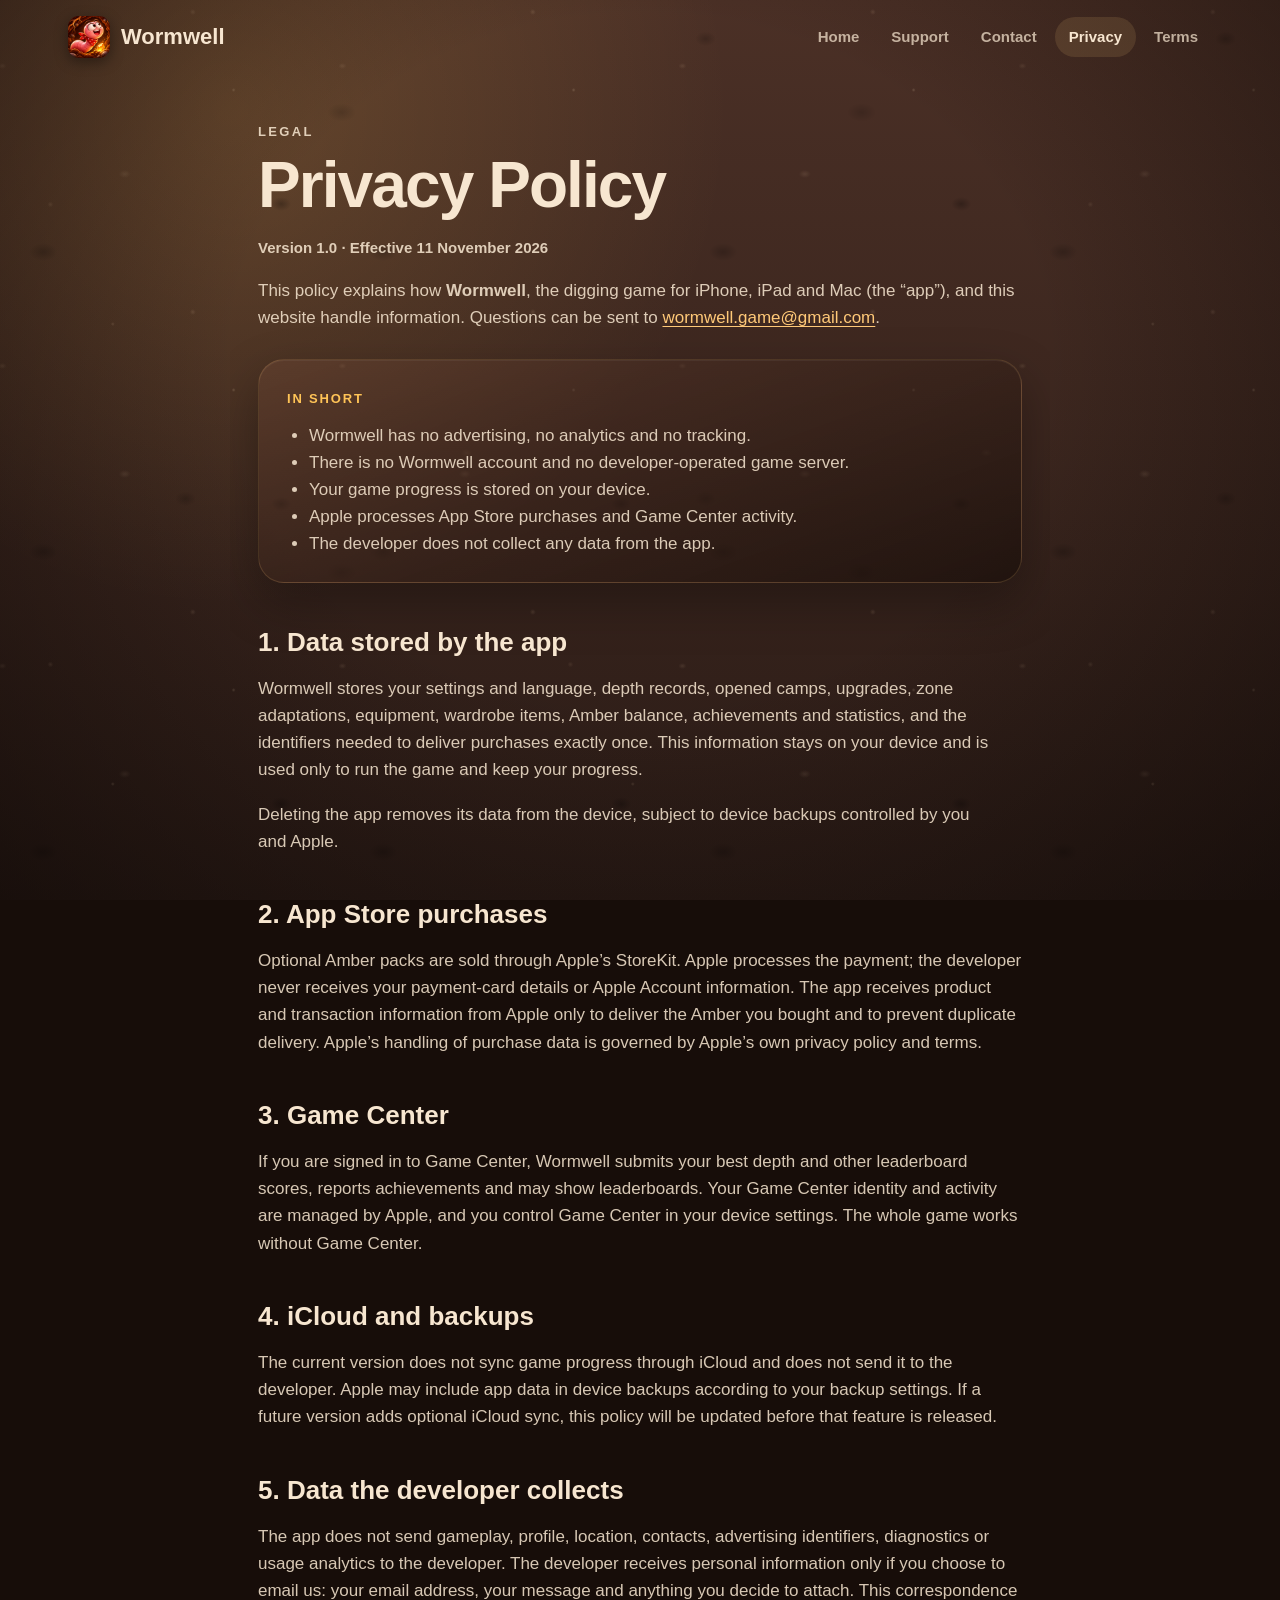
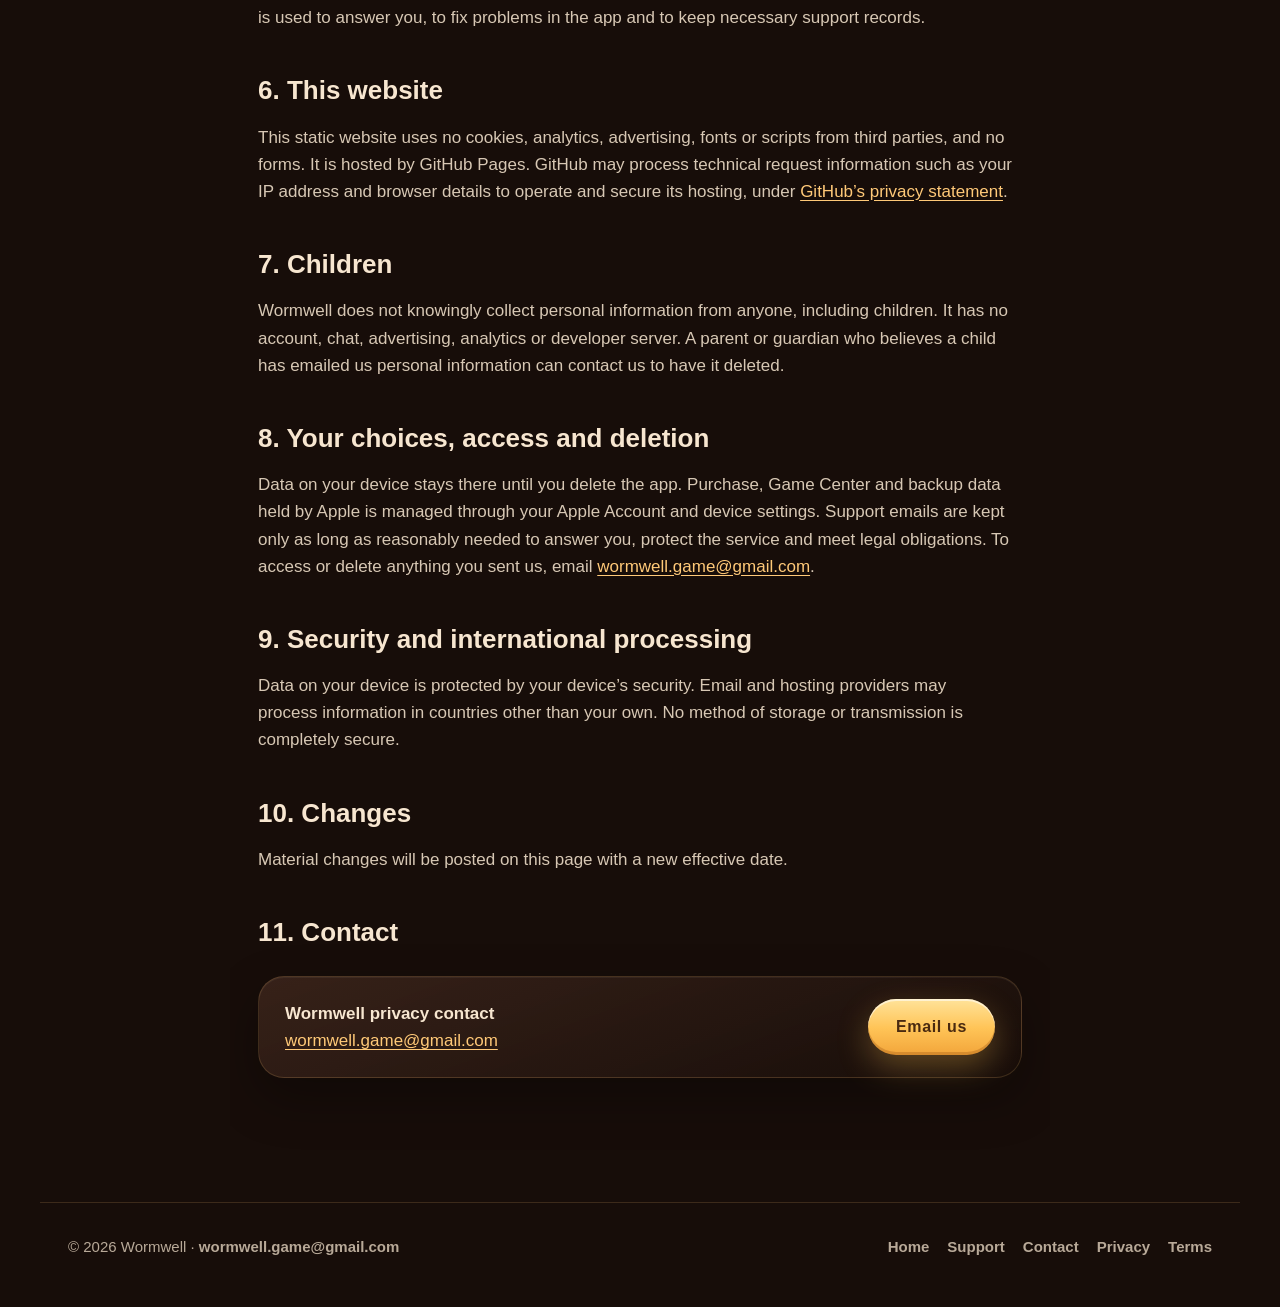
==== privacy.html @ 569e8e00 "Add files via upload" ====
<!doctype html>
<html lang="en">
<head>
<meta charset="utf-8">
<meta name="viewport" content="width=device-width,initial-scale=1,viewport-fit=cover">
<title>Privacy Policy — Wormwell</title>
<meta name="description" content="How Wormwell handles information.">
<link rel="canonical" href="https://wormwell.github.io/privacy.html">
<meta name="theme-color" content="#170d09">
<link rel="icon" href="icon.png">
<link rel="apple-touch-icon" href="icon.png">
<link rel="stylesheet" href="styles.css">
<script src="site.js" defer></script>
</head>
<body>
<a class="skip" href="#main">Skip to content</a>
<div class="ground" aria-hidden="true"><div class="ground-vignette"></div></div>
<header>
  <nav class="nav" aria-label="Primary">
    <a class="brand" href="./"><img src="icon.png" alt="" width="42" height="42"><span>Wormwell</span></a>
    <ul>
      <li><a href="./">Home</a></li>
      <li><a href="support.html">Support</a></li>
      <li><a href="contact.html">Contact</a></li>
      <li><a href="privacy.html" aria-current="page">Privacy</a></li>
      <li><a href="terms.html">Terms</a></li>
    </ul>
  </nav>
</header>
<main class="page" id="main">
  <p class="eyebrow">Legal</p>
  <h1>Privacy Policy</h1>
  <p class="effective">Version 1.0 · Effective 11 November 2026</p>
  <p>This policy explains how <strong>Wormwell</strong>, the digging game for iPhone, iPad and Mac (the “app”), and this website handle information. Questions can be sent to <a href="mailto:wormwell.game@gmail.com">wormwell.game@gmail.com</a>.</p>
  <div class="summary glass"><strong>In short</strong><ul>
    <li>Wormwell has no advertising, no analytics and no tracking.</li>
    <li>There is no Wormwell account and no developer-operated game server.</li>
    <li>Your game progress is stored on your device.</li>
    <li>Apple processes App Store purchases and Game Center activity.</li>
    <li>The developer does not collect any data from the app.</li>
  </ul></div>

  <h2>1. Data stored by the app</h2>
  <p>Wormwell stores your settings and language, depth records, opened camps, upgrades, zone adaptations, equipment, wardrobe items, Amber balance, achievements and statistics, and the identifiers needed to deliver purchases exactly once. This information stays on your device and is used only to run the game and keep your progress.</p>
  <p>Deleting the app removes its data from the device, subject to device backups controlled by you and Apple.</p>

  <h2>2. App Store purchases</h2>
  <p>Optional Amber packs are sold through Apple’s StoreKit. Apple processes the payment; the developer never receives your payment-card details or Apple Account information. The app receives product and transaction information from Apple only to deliver the Amber you bought and to prevent duplicate delivery. Apple’s handling of purchase data is governed by Apple’s own privacy policy and terms.</p>

  <h2>3. Game Center</h2>
  <p>If you are signed in to Game Center, Wormwell submits your best depth and other leaderboard scores, reports achievements and may show leaderboards. Your Game Center identity and activity are managed by Apple, and you control Game Center in your device settings. The whole game works without Game Center.</p>

  <h2>4. iCloud and backups</h2>
  <p>The current version does not sync game progress through iCloud and does not send it to the developer. Apple may include app data in device backups according to your backup settings. If a future version adds optional iCloud sync, this policy will be updated before that feature is released.</p>

  <h2>5. Data the developer collects</h2>
  <p>The app does not send gameplay, profile, location, contacts, advertising identifiers, diagnostics or usage analytics to the developer. The developer receives personal information only if you choose to email us: your email address, your message and anything you decide to attach. This correspondence is used to answer you, to fix problems in the app and to keep necessary support records.</p>

  <h2>6. This website</h2>
  <p>This static website uses no cookies, analytics, advertising, fonts or scripts from third parties, and no forms. It is hosted by GitHub Pages. GitHub may process technical request information such as your IP address and browser details to operate and secure its hosting, under <a href="https://docs.github.com/site-policy/privacy-policies/github-general-privacy-statement">GitHub’s privacy statement</a>.</p>

  <h2>7. Children</h2>
  <p>Wormwell does not knowingly collect personal information from anyone, including children. It has no account, chat, advertising, analytics or developer server. A parent or guardian who believes a child has emailed us personal information can contact us to have it deleted.</p>

  <h2 id="privacy-choices">8. Your choices, access and deletion</h2>
  <p>Data on your device stays there until you delete the app. Purchase, Game Center and backup data held by Apple is managed through your Apple Account and device settings. Support emails are kept only as long as reasonably needed to answer you, protect the service and meet legal obligations. To access or delete anything you sent us, email <a href="mailto:wormwell.game@gmail.com">wormwell.game@gmail.com</a>.</p>

  <h2>9. Security and international processing</h2>
  <p>Data on your device is protected by your device’s security. Email and hosting providers may process information in countries other than your own. No method of storage or transmission is completely secure.</p>

  <h2>10. Changes</h2>
  <p>Material changes will be posted on this page with a new effective date.</p>

  <h2>11. Contact</h2>
  <div class="contact-box glass"><span><strong>Wormwell privacy contact</strong><br><a href="mailto:wormwell.game@gmail.com">wormwell.game@gmail.com</a></span><a class="button" href="mailto:wormwell.game@gmail.com?subject=Wormwell%20privacy">Email us</a></div>
</main>
<footer>
  <span>© <span data-year>2026</span> Wormwell · <a href="mailto:wormwell.game@gmail.com">wormwell.game@gmail.com</a></span>
  <nav aria-label="Footer"><a href="./">Home</a><a href="support.html">Support</a><a href="contact.html">Contact</a><a href="privacy.html">Privacy</a><a href="terms.html">Terms</a></nav>
</footer>
</body>
</html>
---- styles.css ----
/* Wormwell website. Colors follow Wormwell/Graphics/DesignTokens.swift and docs/ART-DIRECTION.md:
   warm light in dark, soft earth; gold means action and reward; round, glossy, friendly. */
:root {
  --cream: #f7e6d0;
  --cream-dim: rgba(247, 230, 208, .72);
  --sand: #ffc978;
  --gold-light: #ffe39a;
  --gold: #ffc457;
  --gold-deep: #f2a53a;
  --gold-ink: #4a2a10;
  --glow: #ffd86b;
  --loam: #7b4e3b;
  --soil: #4b3026;
  --cavern: #2a1b16;
  --night: #170d09;
  --worm: #d98a94;
  --energy: #7ed957;
  --energy-deep: #4fb23a;
  --moss: #8faf6a;
  --warning: #f28c6b;
  --crystal-blue: #3dc7ff;
  --crystal-violet: #b789ff;
  --line: rgba(255, 201, 120, .16);
  --glass: rgba(42, 27, 22, .72);
  --max: 1200px;
  --radius: 26px;

  /* The page ground follows the scroll from the turf down to the Heart of the World (site.js). */
  --depth-a: #4b3026;
  --depth-b: #2a1b16;
  --depth-glow: rgba(255, 196, 87, .16);
  color-scheme: dark;
}

* { box-sizing: border-box; }
html { scroll-behavior: smooth; -webkit-text-size-adjust: 100%; scroll-padding-top: 84px; }
body {
  margin: 0;
  background: var(--night);
  color: var(--cream);
  font: 17px/1.6 ui-rounded, "SF Pro Rounded", -apple-system, BlinkMacSystemFont, "Segoe UI", Roboto, sans-serif;
  -webkit-font-smoothing: antialiased;
}
a { color: var(--sand); text-underline-offset: 3px; }
a:hover { color: var(--gold-light); }
img { max-width: 100%; height: auto; display: block; }
h1, h2, h3 { text-wrap: balance; font-weight: 900; }
p { text-wrap: pretty; }
.ic { width: 22px; height: 22px; fill: currentColor; flex: none; }
.muted { color: var(--cream-dim); }

.skip {
  position: absolute; left: 16px; top: -80px; z-index: 50;
  padding: 10px 14px; background: var(--cream); color: var(--night); border-radius: 12px;
}
.skip:focus { top: 12px; }
:focus-visible { outline: 3px solid var(--gold); outline-offset: 3px; border-radius: 8px; }

/* ---------- Living ground behind every page ---------- */
.ground {
  position: fixed; inset: 0; z-index: -1; pointer-events: none; overflow: hidden;
  background:
    radial-gradient(circle at 18% 12%, var(--depth-glow), transparent 38%),
    linear-gradient(180deg, var(--depth-a), var(--depth-b));
  transition: background-color .3s linear;
}
/* Speckled soil: pebbles, grit and the odd fossil curl, drawn with gradients so nothing is downloaded. */
.ground::before, .ground::after {
  content: ""; position: absolute; inset: -20%;
  background-image:
    radial-gradient(6px 4px at 12% 18%, rgba(255, 220, 180, .1), transparent),
    radial-gradient(3px 3px at 32% 64%, rgba(255, 220, 180, .12), transparent),
    radial-gradient(10px 7px at 58% 28%, rgba(0, 0, 0, .25), transparent),
    radial-gradient(4px 3px at 76% 82%, rgba(255, 220, 180, .1), transparent),
    radial-gradient(14px 9px at 88% 44%, rgba(0, 0, 0, .2), transparent),
    radial-gradient(2px 2px at 44% 90%, rgba(255, 230, 190, .18), transparent);
  background-size: 340px 300px;
  transform: translateY(var(--ground-shift, 0px));
}
.ground::after { background-size: 520px 460px; background-position: 140px 90px; opacity: .7; }
.ground-vignette { position: absolute; inset: 0; background: radial-gradient(ellipse at 50% 40%, transparent 45%, rgba(10, 5, 3, .55)); }

/* ---------- Scroll burrow (home page) ---------- */
/* A viewport-sized canvas above the ground and below the content; site.js draws the tunnel and the worm. */
.burrow-layer { position: fixed; inset: 0; width: 100%; height: 100%; z-index: -1; pointer-events: none; }
.gauge {
  position: fixed; right: 18px; top: 86px; z-index: 20;
  display: flex; gap: 8px; pointer-events: none; opacity: 0; transform: translateY(-10px); transition: opacity .4s, transform .4s;
}
.gauge.is-on { opacity: 1; transform: none; }
.gauge .chip { padding: 7px 14px 7px 10px; backdrop-filter: blur(10px); -webkit-backdrop-filter: blur(10px); }
.gauge .chip b { font-size: 17px; display: inline-block; }
.gauge .chip b.is-bump { animation: bump .35s ease; }

/* ---------- Navigation ---------- */
.nav {
  max-width: var(--max); margin: auto; padding: 16px 28px;
  display: flex; align-items: center; gap: 28px; position: relative; z-index: 5;
}
.brand { display: flex; align-items: center; gap: 11px; color: var(--cream); font-size: 22px; font-weight: 900; text-decoration: none; }
.brand img { width: 42px; height: 42px; border-radius: 11px; box-shadow: 0 4px 14px rgba(0, 0, 0, .4); }
.nav ul { display: flex; gap: 4px; list-style: none; margin: 0 0 0 auto; padding: 0; flex-wrap: wrap; }
.nav a:not(.brand) {
  display: block; padding: 8px 14px; border-radius: 999px;
  color: var(--cream-dim); text-decoration: none; font-weight: 750; font-size: 15px;
  transition: color .2s, background .2s;
}
.nav a:not(.brand):hover, .nav a[aria-current=page] { color: var(--cream); background: rgba(255, 201, 120, .12); }
.site-nav { position: fixed; top: 0; left: 0; right: 0; z-index: 30; transition: background .35s, box-shadow .35s; }
.site-nav.is-scrolled {
  background: rgba(23, 13, 9, .78);
  backdrop-filter: saturate(1.2) blur(14px); -webkit-backdrop-filter: saturate(1.2) blur(14px);
  box-shadow: 0 1px 0 var(--line), 0 10px 30px rgba(0, 0, 0, .25);
}

/* ---------- Buttons (the in-game gold capsule) ---------- */
.button {
  display: inline-flex; align-items: center; justify-content: center; gap: 10px; min-height: 56px; padding: 0 28px;
  border-radius: 999px; border: 0; cursor: default;
  background: linear-gradient(180deg, var(--gold-light), var(--gold) 52%, var(--gold-deep));
  color: var(--gold-ink); font-weight: 900; font-size: 16px; letter-spacing: .04em; text-decoration: none;
  box-shadow: inset 0 2px 0 rgba(255, 255, 255, .55), inset 0 -3px 0 rgba(160, 90, 20, .35), 0 12px 32px rgba(255, 196, 87, .3);
  transition: transform .2s, filter .2s;
}
a.button { cursor: pointer; }
a.button:hover { color: var(--gold-ink); filter: brightness(1.06); transform: translateY(-2px); }
.button.store { line-height: 1.1; text-align: left; padding-left: 20px; letter-spacing: 0; }
.button.store .ic { width: 26px; height: 26px; }
.button.store small { display: block; font-size: 11px; font-weight: 700; opacity: .75; }
.button.ghost {
  background: var(--glass); color: var(--cream); border: 1px solid var(--line);
  box-shadow: inset 0 1px 0 rgba(255, 255, 255, .06);
}
.button.ghost:hover { color: var(--cream); background: rgba(75, 48, 38, .85); }
.actions { display: flex; align-items: center; gap: 14px; flex-wrap: wrap; }
.actions.center { justify-content: center; }

/* ---------- Glass and chips ---------- */
.glass, .card {
  background: linear-gradient(160deg, rgba(123, 78, 59, .32), rgba(23, 13, 9, .66));
  border: 1px solid var(--line); border-radius: var(--radius);
  box-shadow: 0 20px 50px rgba(0, 0, 0, .3), inset 0 1px 0 rgba(255, 255, 255, .05);
}
.chip {
  display: inline-flex; align-items: center; gap: 10px; padding: 9px 18px 9px 12px; border-radius: 999px;
  background: rgba(23, 13, 9, .78); border: 1px solid var(--line); color: var(--cream);
  font-weight: 800; box-shadow: 0 10px 28px rgba(0, 0, 0, .35); line-height: 1.15;
}
.chip b { font-size: 20px; font-variant-numeric: tabular-nums; }
.chip small { display: block; color: var(--cream-dim); font-size: 12px; font-weight: 700; }
.gem { width: 22px; height: 22px; flex: none; }
.gem path:first-child { fill: var(--gold); }
.gem path + path { fill: var(--gold-light); }
.bolt-ic { color: var(--energy); }
.mini-bar { width: 110px; height: 10px; border-radius: 5px; background: rgba(255, 255, 255, .14); overflow: hidden; }
.mini-bar i { display: block; height: 100%; width: 72%; border-radius: inherit; background: linear-gradient(180deg, #a6ef7f, var(--energy-deep)); animation: drain 9s ease-in-out infinite; }

/* ---------- Hero ---------- */
.hero { position: relative; min-height: max(680px, 100svh); display: flex; align-items: center; overflow: hidden; isolation: isolate; }
/* A strip of dusk meadow at the very top, so the page starts at the surface and digs down. */
.hero::before {
  content: ""; position: absolute; inset: 0 0 auto; height: 46%; z-index: -1;
  background: linear-gradient(180deg, #3a4a2e 0%, rgba(58, 74, 46, .55) 40%, transparent 100%);
}
.hero-inner {
  max-width: var(--max); width: 100%; margin: auto; padding: 120px 28px 110px;
  display: grid; grid-template-columns: 1.05fr .95fr; gap: 48px; align-items: center;
}
.kicker, .eyebrow { color: var(--gold); font-size: 13px; font-weight: 900; letter-spacing: .18em; text-transform: uppercase; margin: 0; }
.hero h1 {
  font-size: clamp(54px, 7.6vw, 108px); line-height: .92; letter-spacing: -.035em; margin: 18px 0 22px;
  background: linear-gradient(180deg, var(--cream) 30%, var(--sand)); -webkit-background-clip: text; background-clip: text; color: transparent;
  filter: drop-shadow(0 6px 24px rgba(0, 0, 0, .45));
}
.hero h1 em { font-style: normal; background: linear-gradient(100deg, var(--gold-light), var(--gold) 45%, var(--gold-deep)); -webkit-background-clip: text; background-clip: text; }
.lead { font-size: clamp(18px, 2vw, 22px); line-height: 1.45; color: rgba(247, 230, 208, .88); max-width: 560px; margin: 0 0 32px; }
.hero-facts { display: flex; flex-wrap: wrap; gap: 8px 22px; list-style: none; padding: 0; margin: 34px 0 0; color: var(--cream-dim); font-size: 15px; font-weight: 700; }
.hero-facts li { display: flex; align-items: center; gap: 6px; }
.hero-facts li + li::before { content: ""; width: 5px; height: 5px; border-radius: 50%; background: var(--gold); margin-right: 16px; }
.hero-facts b { color: var(--cream); font-size: 18px; font-variant-numeric: tabular-nums; }

.hero-art { position: relative; }
.burrow {
  position: relative; border-radius: 44% 44% 36px 36px / 34% 34% 36px 36px; overflow: hidden; aspect-ratio: 1;
  box-shadow: 0 0 0 10px rgba(23, 13, 9, .6), 0 0 0 11px var(--line), 0 40px 90px rgba(0, 0, 0, .55), 0 0 120px rgba(255, 196, 87, .18);
}
.burrow img { width: 100%; height: 100%; object-fit: cover; animation: breathe 9s ease-in-out infinite alternate; }
.hero-art .chip { position: absolute; animation: float 7s ease-in-out infinite; }
.hero-art .c1 { left: -26px; top: 12%; }
.hero-art .c2 { right: -18px; top: 46%; animation-delay: -2.5s; }
.hero-art .c3 { left: 6%; bottom: -22px; animation-delay: -4.5s; }
.motes { position: absolute; inset: 0; pointer-events: none; }
.motes i { position: absolute; width: 5px; height: 5px; border-radius: 50%; background: var(--glow); box-shadow: 0 0 10px var(--glow); opacity: 0; animation: mote 7s ease-in-out infinite; }
.motes i:nth-child(1) { left: 70%; top: 70%; }
.motes i:nth-child(2) { left: 80%; top: 60%; animation-delay: -2s; }
.motes i:nth-child(3) { left: 62%; top: 80%; animation-delay: -4s; }
.motes i:nth-child(4) { left: 86%; top: 76%; animation-delay: -5.5s; }

/* ---------- Sections ---------- */
main { overflow: clip; }
.section { max-width: var(--max); margin: auto; padding: 110px 28px; position: relative; }
.section.narrow-top { padding-bottom: 40px; }
.section h2, .page h1 { font-size: clamp(38px, 5vw, 64px); line-height: 1.02; letter-spacing: -.03em; margin: 12px 0 18px; }
.section-lead { color: var(--cream-dim); font-size: 19px; max-width: 660px; margin: 0 0 40px; }
.split { display: grid; grid-template-columns: .85fr 1.15fr; gap: 56px; align-items: center; margin-bottom: 64px; }
.try-hint { display: inline-flex; align-items: center; gap: 12px; color: var(--cream); font-weight: 750; margin: 0; padding: 12px 18px; border-radius: 999px; background: rgba(255, 196, 87, .12); border: 1px solid rgba(255, 196, 87, .32); }
.pulse-dot { width: 10px; height: 10px; border-radius: 50%; background: var(--gold); box-shadow: 0 0 0 0 rgba(255, 196, 87, .7); animation: pulse 1.8s infinite; flex: none; }
.keys { color: var(--cream-dim); font-size: 15px; margin: 18px 0 0; }
kbd { display: inline-block; min-width: 24px; padding: 1px 7px; border-radius: 7px; border: 1px solid var(--line); border-bottom-width: 3px; background: rgba(23, 13, 9, .7); font: 700 13px/1.5 ui-rounded, -apple-system, sans-serif; text-align: center; color: var(--cream); }

/* Interactive dig demo */
.demo { position: relative; padding: 14px; border-radius: 34px; }
.demo canvas {
  display: block; width: 100%; aspect-ratio: 4 / 5; max-height: 640px; border-radius: 24px; background: var(--soil);
  touch-action: none; cursor: grab; user-select: none; -webkit-user-select: none; -webkit-touch-callout: none;
}
.demo canvas:active { cursor: grabbing; }
.demo-hud { position: absolute; left: 28px; right: 28px; top: 28px; display: flex; justify-content: space-between; align-items: flex-start; gap: 10px; pointer-events: none; }
.demo-hud .chip { padding: 7px 14px 7px 10px; }
.demo-hud .chip b { font-size: 17px; }
.demo-depth { text-align: center; line-height: 1; text-shadow: 0 2px 12px rgba(0, 0, 0, .6); }
.demo-depth b { font-size: 36px; font-variant-numeric: tabular-nums; }
.demo-depth span { font-size: 18px; font-weight: 800; margin-left: 2px; }
.demo-energy { display: block; width: 120px; height: 9px; margin: 8px auto 0; border-radius: 5px; background: rgba(255, 255, 255, .16); overflow: hidden; }
.demo-energy i { display: block; height: 100%; width: 100%; border-radius: inherit; background: linear-gradient(180deg, #a6ef7f, var(--energy-deep)); transform-origin: left; transform: scaleX(var(--v, 1)); transition: background .3s; }
.demo-energy i.is-low { background: var(--warning); }
.demo-status {
  position: absolute; left: 50%; bottom: 30px; transform: translateX(-50%); margin: 0; white-space: nowrap;
  padding: 8px 16px; border-radius: 999px; background: rgba(23, 13, 9, .78); border: 1px solid var(--line);
  font-weight: 800; font-size: 15px; pointer-events: none; transition: opacity .4s;
}
.demo-status.is-hidden { opacity: 0; }

.features { display: grid; grid-template-columns: repeat(3, 1fr); gap: 18px; }
.card { padding: 28px; transition: transform .3s, border-color .3s; }
.card:hover { transform: translateY(-4px); border-color: rgba(255, 196, 87, .4); }
.card .number { display: block; color: var(--gold); font-size: 12px; font-weight: 900; letter-spacing: .16em; text-transform: uppercase; margin-top: 18px; }
.card h3 { font-size: 23px; margin: 6px 0 8px; line-height: 1.2; }
.card p { color: var(--cream-dim); margin: 0; }
.badge-ic { display: grid; place-items: center; width: 54px; height: 54px; border-radius: 18px; background: linear-gradient(180deg, var(--gold-light), var(--gold-deep)); color: var(--gold-ink); box-shadow: inset 0 2px 0 rgba(255, 255, 255, .5); }
.badge-ic svg { width: 28px; height: 28px; fill: currentColor; }
.badge-ic.green { background: linear-gradient(180deg, #b4f08f, var(--energy-deep)); color: #183a10; }
.badge-ic.pink { background: linear-gradient(180deg, #f5c0c6, var(--worm)); color: #5a1e27; }
.badge-ic.violet { background: linear-gradient(180deg, #d9c2ff, var(--crystal-violet)); color: #2b1550; }
.badge-ic.blue { background: linear-gradient(180deg, #a8e8ff, var(--crystal-blue)); color: #0b3346; }

/* ---------- Gallery ---------- */
.gallery { max-width: var(--max); margin: auto; padding: 0 28px 110px; display: grid; grid-template-columns: 1fr auto; gap: 56px; align-items: center; }
.gallery-tabs { display: grid; gap: 8px; }
.gallery-tabs button {
  display: grid; grid-template-columns: 44px 1fr; grid-template-rows: auto auto; column-gap: 14px; text-align: left; position: relative; overflow: hidden;
  padding: 14px 18px; border-radius: 20px; border: 1px solid transparent; background: transparent; color: var(--cream); font: inherit; cursor: pointer;
  transition: background .25s, border-color .25s;
}
.gallery-tabs button:hover { background: rgba(255, 201, 120, .07); }
.gallery-tabs button[aria-selected=true] { background: var(--glass); border-color: var(--line); }
.t-n { grid-row: span 2; align-self: center; color: var(--gold); font-weight: 900; font-size: 15px; letter-spacing: .08em; }
.gallery-tabs b { font-size: 19px; line-height: 1.25; }
.gallery-tabs small { color: var(--cream-dim); font-size: 15px; }
.t-progress { position: absolute; left: 18px; right: 18px; bottom: 6px; height: 3px; border-radius: 2px; background: var(--gold); transform-origin: left; transform: scaleX(0); opacity: 0; }
.gallery-tabs button[aria-selected=true] .t-progress { opacity: 1; animation: tabprogress var(--slide, 6s) linear forwards; }
.gallery.is-paused .t-progress { animation-play-state: paused; }

.phone {
  position: relative; width: min(340px, 78vw); aspect-ratio: 1206 / 2622; padding: 11px; border-radius: 54px;
  background: linear-gradient(150deg, #5a3a2c, #1c110c 40%, #3b261d);
  box-shadow: 0 0 0 1px rgba(255, 201, 120, .25), 0 50px 100px rgba(0, 0, 0, .6), 0 0 120px rgba(255, 196, 87, .12);
}
.phone .screen { position: relative; width: 100%; height: 100%; border-radius: 44px; overflow: hidden; background: var(--night); }
.phone figure { position: absolute; inset: 0; margin: 0; opacity: 0; transform: scale(1.03); transition: opacity .6s ease, transform .9s ease; }
.phone figure.is-active { opacity: 1; transform: none; }
.phone img { width: 100%; height: 100%; object-fit: cover; }

/* ---------- Depth strata ---------- */
.strata { list-style: none; margin: 0; padding: 0; border-radius: 30px; overflow: hidden; border: 1px solid var(--line); box-shadow: 0 30px 80px rgba(0, 0, 0, .4); }
.stratum {
  display: grid; grid-template-columns: 170px 1fr auto; gap: 24px; align-items: center; padding: 20px 28px; position: relative;
  background: linear-gradient(90deg, var(--z), color-mix(in srgb, var(--z) 55%, #120905));
  border-top: 1px solid rgba(255, 255, 255, .06);
}
.stratum:first-child { border-top: 0; }
.stratum::after { content: ""; position: absolute; inset: 0; pointer-events: none; background: radial-gradient(circle at 92% 50%, var(--zl, transparent), transparent 40%); opacity: .55; }
.stratum .z-depth { font-weight: 900; font-variant-numeric: tabular-nums; color: var(--gold-light); font-size: 15px; }
.stratum h3 { margin: 0; font-size: 21px; line-height: 1.2; }
.stratum p { margin: 2px 0 0; color: var(--cream-dim); font-size: 15px; }
.stratum .z-tag { font-size: 12px; font-weight: 900; letter-spacing: .12em; text-transform: uppercase; color: var(--cream-dim); padding: 5px 10px; border-radius: 999px; border: 1px solid rgba(255, 255, 255, .14); }
.z1 { --z: #6b4630; --zl: rgba(143, 175, 106, .35); }
.z2 { --z: #8a4f33; --zl: rgba(255, 180, 110, .25); }
.z3 { --z: #2c5158; --zl: rgba(110, 210, 220, .3); }
.z4 { --z: #3a2d63; --zl: rgba(183, 137, 255, .45); }
.z5 { --z: #4a2c1f; --zl: rgba(255, 140, 60, .4); }
.z6 { --z: #34363c; --zl: rgba(200, 210, 220, .18); }
.z7 { --z: #561d12; --zl: rgba(255, 110, 40, .5); }
.z8 { --z: #212c66; --zl: rgba(61, 199, 255, .5); }
.z9 { --z: #4c2637; --zl: rgba(255, 150, 190, .3); }
.z10 { --z: #7d6c52; --zl: rgba(255, 240, 210, .3); }
.z11 { --z: #5f321d; --zl: rgba(255, 196, 87, .35); }
.z12 { --z: #1b4a4b; --zl: rgba(80, 230, 210, .35); }
.z13 { --z: #261532; --zl: rgba(183, 137, 255, .4); }
.z14 { --z: #6e1a1f; --zl: rgba(255, 90, 70, .6); }
.z14 .z-depth::after { content: " ∞"; }

/* ---------- Progression ---------- */
.grow { display: grid; grid-template-columns: repeat(3, 1fr); gap: 18px; }
.grow .card { padding: 26px; }
.grow .card h3 { margin-top: 16px; }

/* ---------- Respect ---------- */
.fair { display: grid; grid-template-columns: 1fr 1fr; gap: 48px; padding: 52px; align-items: center; }
.fair ul { list-style: none; margin: 0; padding: 0; display: grid; gap: 12px; }
.fair li { display: flex; gap: 12px; align-items: center; font-weight: 750; font-size: 17px; }
.fair li::before { content: ""; width: 24px; height: 24px; flex: none; border-radius: 50%; background: var(--energy-deep) url("data:image/svg+xml,%3Csvg xmlns='http://www.w3.org/2000/svg' viewBox='0 0 24 24'%3E%3Cpath d='m6 12 4 4 8-8' fill='none' stroke='%23fff' stroke-width='3' stroke-linecap='round' stroke-linejoin='round'/%3E%3C/svg%3E") center / 16px no-repeat; }

.stats { display: grid; grid-template-columns: repeat(4, 1fr); gap: 18px; list-style: none; padding: 0; margin: 56px 0 0; }
.stats li { text-align: center; padding: 26px 12px; }
.stats b { display: block; font-size: clamp(40px, 5vw, 60px); line-height: 1; font-variant-numeric: tabular-nums; background: linear-gradient(180deg, var(--gold-light), var(--gold-deep)); -webkit-background-clip: text; background-clip: text; color: transparent; }
.stats span { color: var(--cream-dim); font-weight: 750; }

/* ---------- Finale ---------- */
.finale { text-align: center; padding: 120px 28px 140px; position: relative; }
.finale::before { content: ""; position: absolute; left: 50%; top: 40%; width: 640px; height: 640px; margin: -320px 0 0 -320px; border-radius: 50%; background: radial-gradient(circle, rgba(255, 196, 87, .2), transparent 62%); pointer-events: none; }
.finale-inner { position: relative; max-width: 760px; margin: auto; }
.finale-icon { width: 112px; height: 112px; border-radius: 26px; margin: 0 auto 24px; box-shadow: 0 20px 50px rgba(0, 0, 0, .5), 0 0 60px rgba(255, 196, 87, .3); }
.finale h2 { font-size: clamp(38px, 5vw, 64px); line-height: 1.02; letter-spacing: -.03em; margin: 0 0 16px; }
.finale .section-lead { margin: 0 auto 32px; }

/* ---------- Footer ---------- */
footer {
  max-width: var(--max); margin: auto; padding: 32px 28px 48px; display: flex; justify-content: space-between; align-items: center; gap: 18px; flex-wrap: wrap;
  color: var(--cream-dim); font-size: 15px; border-top: 1px solid var(--line);
}
footer nav { display: flex; gap: 18px; flex-wrap: wrap; }
footer a { color: var(--cream-dim); text-decoration: none; font-weight: 700; }
footer a:hover { color: var(--gold-light); }

/* ---------- Text pages (support, contact, privacy, terms, 404) ---------- */
.page { max-width: 820px; margin: auto; padding: 48px 28px 96px; }
.page h1 { margin-top: 10px; }
.page h2 { font-size: 26px; line-height: 1.2; margin: 44px 0 10px; }
.page p, .page li { color: rgba(247, 230, 208, .86); }
.page ul { padding-left: 22px; }
.effective { color: var(--cream-dim); font-weight: 700; font-size: 15px; }
.summary { padding: 24px 28px; margin: 28px 0; }
.summary strong { color: var(--gold); font-size: 13px; letter-spacing: .14em; text-transform: uppercase; }
.summary ul { margin: 10px 0 0; }
.contact-box { display: flex; justify-content: space-between; align-items: center; gap: 18px; flex-wrap: wrap; padding: 22px 26px; margin: 28px 0; }
.faq details { padding: 0; margin: 10px 0; border-radius: 20px; }
.faq summary { cursor: pointer; padding: 18px 24px; font-weight: 800; font-size: 18px; list-style: none; display: flex; justify-content: space-between; gap: 16px; align-items: center; }
.faq summary::-webkit-details-marker { display: none; }
.faq summary::after { content: "+"; color: var(--gold); font-size: 26px; line-height: 1; transition: transform .25s; }
.faq details[open] summary::after { transform: rotate(45deg); }
.faq details p { margin: 0; padding: 0 24px 20px; }
.legal-note { color: var(--cream-dim); font-size: 14px; margin-top: 40px; }
.page-404 { text-align: center; padding-top: 12vh; }
.page-404 img { width: 180px; margin: 0 auto 10px; border-radius: 40px; transform: rotate(-6deg); box-shadow: 0 20px 50px rgba(0, 0, 0, .5); }

/* ---------- Reveal ---------- */
.reveal { opacity: 0; transform: translateY(26px); transition: opacity .8s ease, transform .8s ease; }
.reveal.is-in { opacity: 1; transform: none; }
.no-js .reveal { opacity: 1; transform: none; }

/* ---------- Animations ---------- */
@keyframes float { 0%, 100% { transform: translateY(0); } 50% { transform: translateY(-10px); } }
@keyframes breathe { from { transform: scale(1); } to { transform: scale(1.06) translate(-1%, 1%); } }
@keyframes mote { 0% { opacity: 0; transform: translateY(0); } 25% { opacity: .9; } 100% { opacity: 0; transform: translateY(-90px); } }
@keyframes drain { 0%, 100% { width: 82%; } 50% { width: 38%; } }
@keyframes pulse { 0% { box-shadow: 0 0 0 0 rgba(255, 196, 87, .7); } 70% { box-shadow: 0 0 0 12px rgba(255, 196, 87, 0); } 100% { box-shadow: 0 0 0 0 rgba(255, 196, 87, 0); } }
@keyframes tabprogress { to { transform: scaleX(1); } }
@keyframes bump { 50% { transform: scale(1.25); color: var(--gold-light); } }

/* ---------- Responsive ---------- */
@media (max-width: 980px) {
  .hero-inner, .split, .fair, .gallery { grid-template-columns: 1fr; }
  .hero-art { max-width: 520px; margin: 10px auto 0; width: 100%; }
  .gallery .phone { margin: auto; grid-row: 1; }
  .features, .grow { grid-template-columns: 1fr 1fr; }
  .stats { grid-template-columns: 1fr 1fr; }
}
@media (max-width: 680px) {
  body { font-size: 16px; }
  .nav { padding: 12px 18px; gap: 12px; }
  .nav ul a[href^="#"] { display: none; }
  .nav a:not(.brand) { padding: 7px 10px; font-size: 14px; }
  .section { padding: 80px 20px; }
  .hero-inner { padding: 100px 20px 90px; }
  .hero-art .c1 { left: -6px; }
  .hero-art .c2 { right: -6px; }
  .features, .grow { grid-template-columns: 1fr; }
  .gallery { padding: 0 20px 80px; }
  .gallery-tabs small { display: none; }
  .stratum { grid-template-columns: 1fr; gap: 6px; padding: 18px 22px; }
  .stratum .z-tag { justify-self: start; }
  .fair { padding: 30px 24px; }
  .page { padding: 32px 20px 72px; }
  .gauge { top: auto; bottom: 14px; right: 14px; }
}
@media (prefers-reduced-motion: reduce) {
  html { scroll-behavior: auto; }
  *, *::before, *::after { animation: none !important; transition: none !important; }
  .reveal { opacity: 1; transform: none; }
}
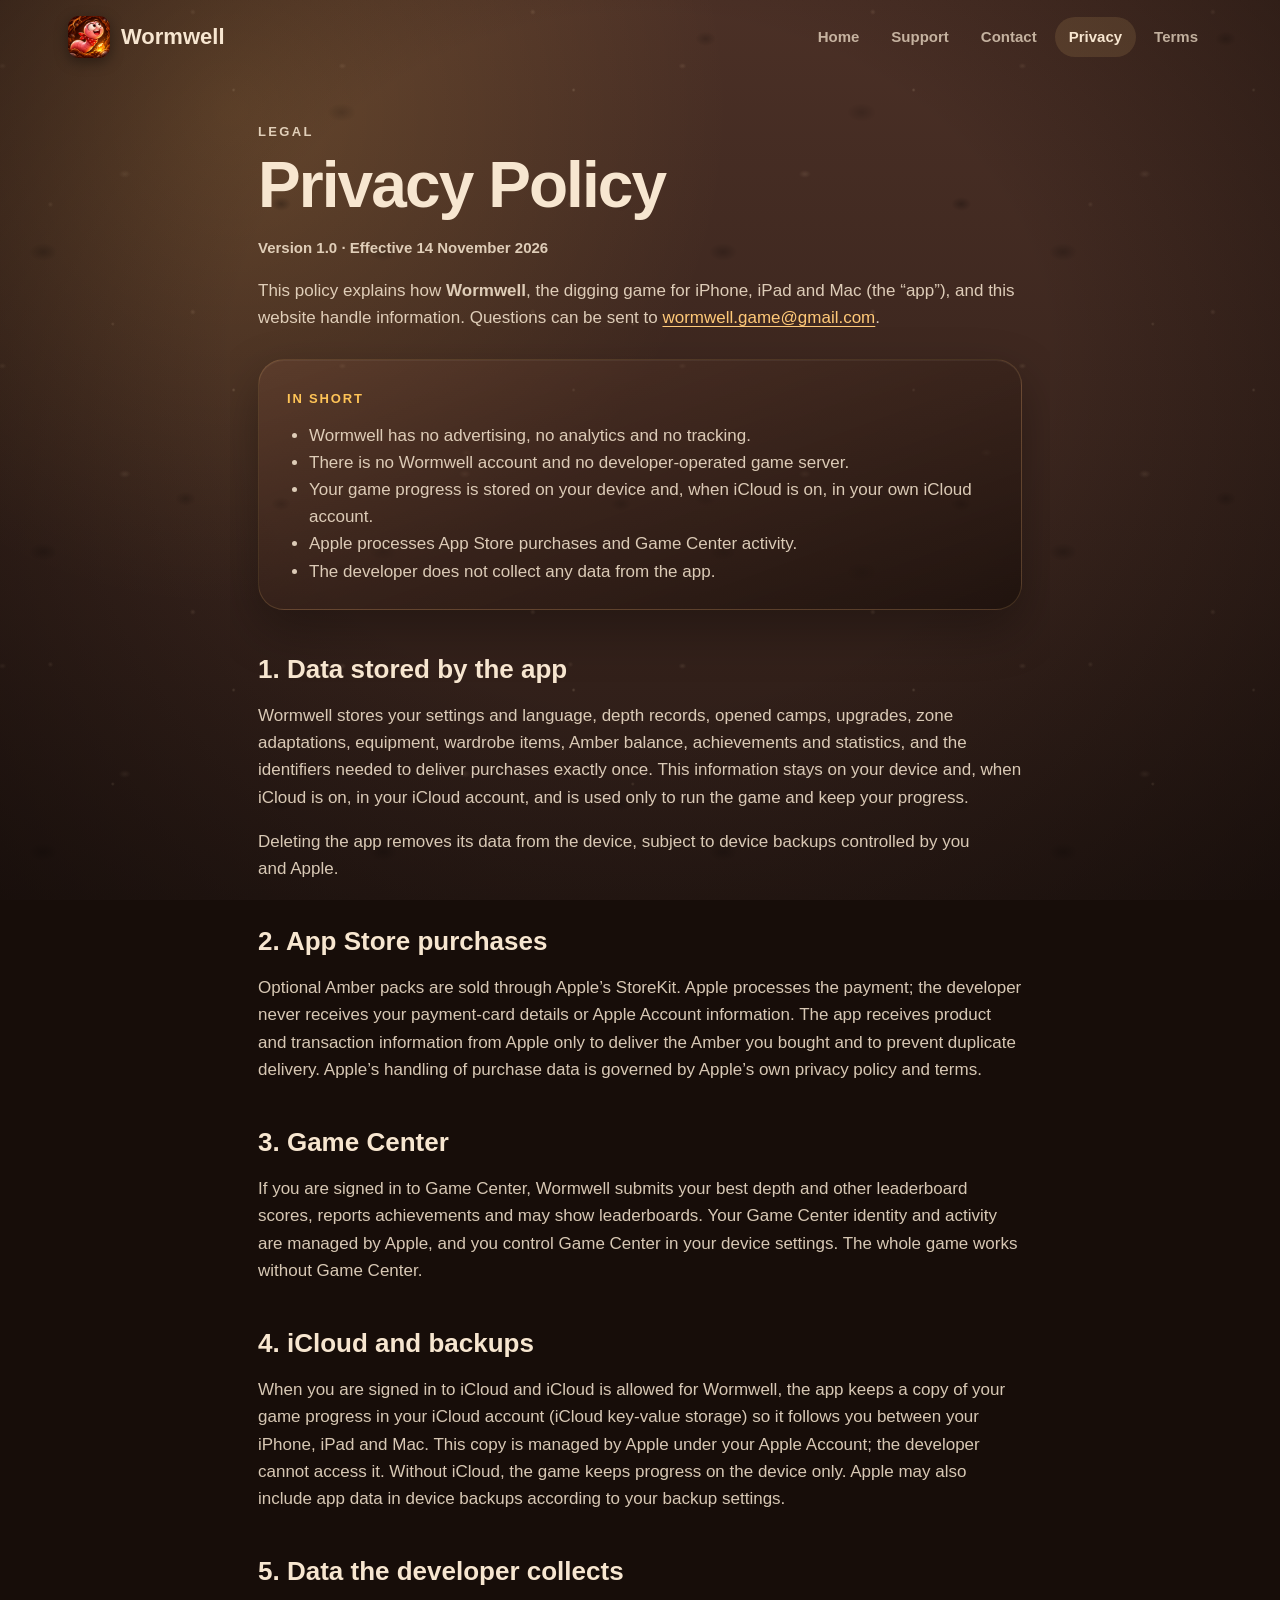
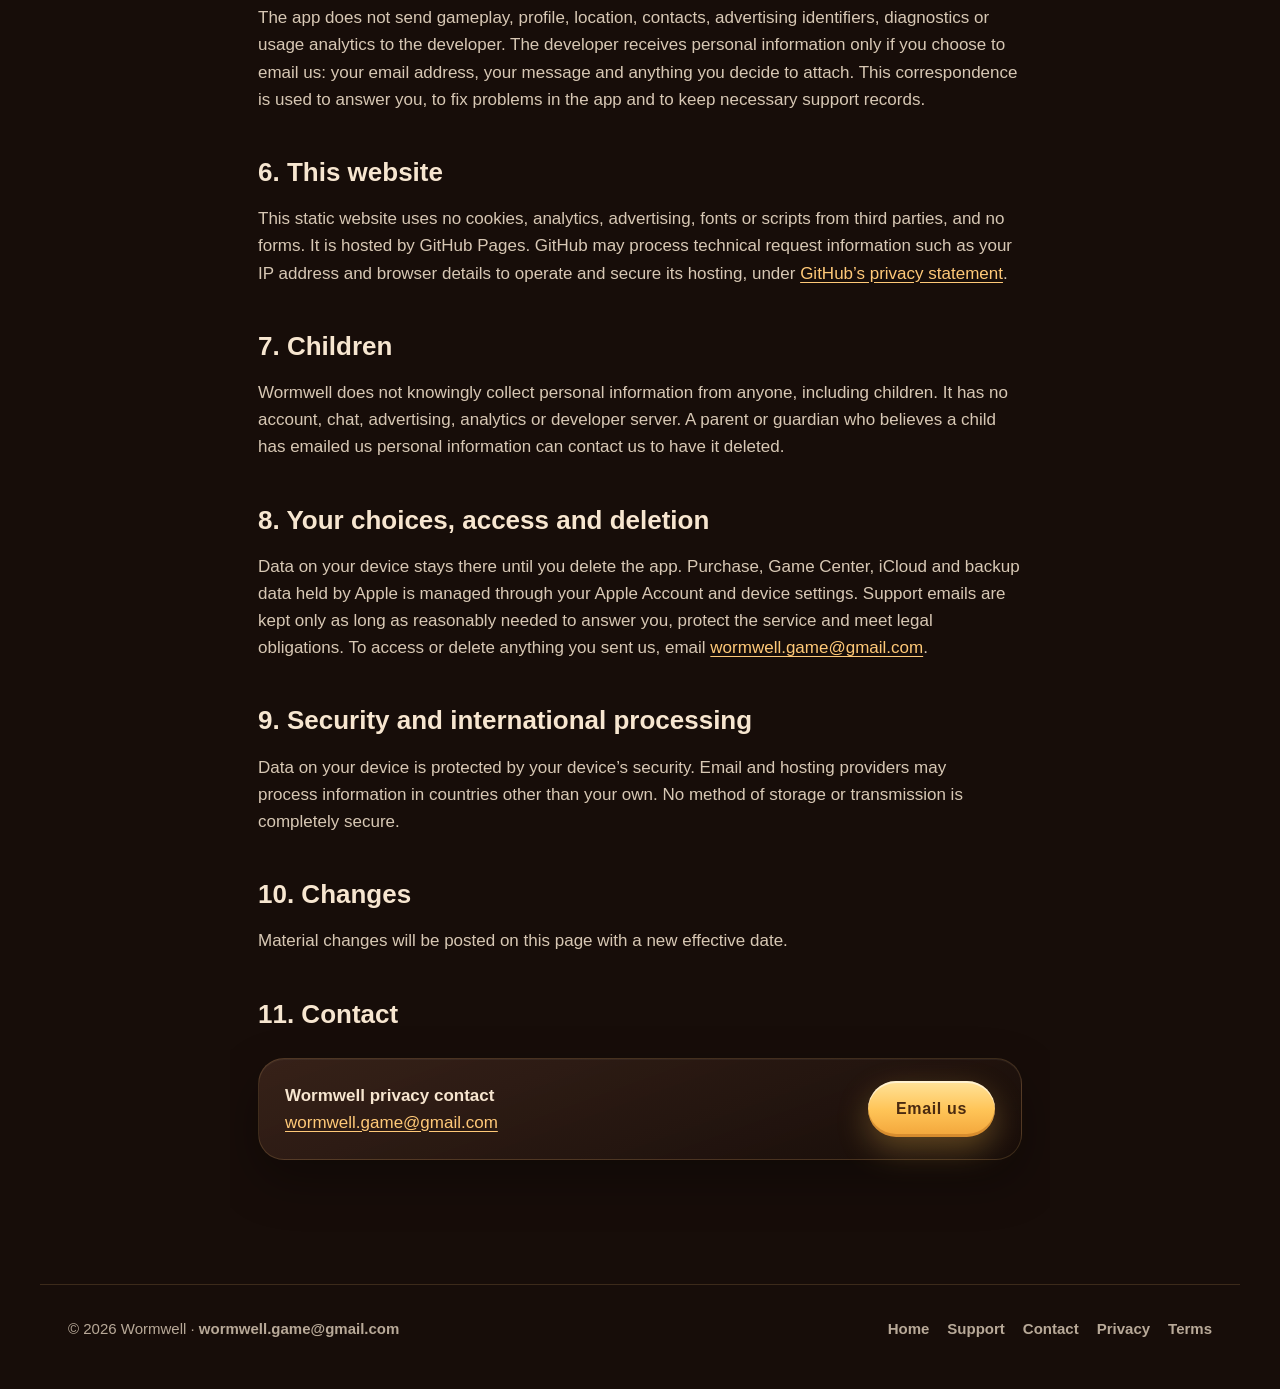
==== commit fe9461d3: "Add files via upload" ====
--- a/privacy.html
+++ b/privacy.html
@@ -30,18 +30,18 @@
 <main class="page" id="main">
   <p class="eyebrow">Legal</p>
   <h1>Privacy Policy</h1>
-  <p class="effective">Version 1.0 · Effective 11 November 2026</p>
+  <p class="effective">Version 1.0 · Effective 14 November 2026</p>
   <p>This policy explains how <strong>Wormwell</strong>, the digging game for iPhone, iPad and Mac (the “app”), and this website handle information. Questions can be sent to <a href="mailto:wormwell.game@gmail.com">wormwell.game@gmail.com</a>.</p>
   <div class="summary glass"><strong>In short</strong><ul>
     <li>Wormwell has no advertising, no analytics and no tracking.</li>
     <li>There is no Wormwell account and no developer-operated game server.</li>
-    <li>Your game progress is stored on your device.</li>
+    <li>Your game progress is stored on your device and, when iCloud is on, in your own iCloud account.</li>
     <li>Apple processes App Store purchases and Game Center activity.</li>
     <li>The developer does not collect any data from the app.</li>
   </ul></div>
 
   <h2>1. Data stored by the app</h2>
-  <p>Wormwell stores your settings and language, depth records, opened camps, upgrades, zone adaptations, equipment, wardrobe items, Amber balance, achievements and statistics, and the identifiers needed to deliver purchases exactly once. This information stays on your device and is used only to run the game and keep your progress.</p>
+  <p>Wormwell stores your settings and language, depth records, opened camps, upgrades, zone adaptations, equipment, wardrobe items, Amber balance, achievements and statistics, and the identifiers needed to deliver purchases exactly once. This information stays on your device and, when iCloud is on, in your iCloud account, and is used only to run the game and keep your progress.</p>
   <p>Deleting the app removes its data from the device, subject to device backups controlled by you and Apple.</p>
 
   <h2>2. App Store purchases</h2>
@@ -51,7 +51,7 @@
   <p>If you are signed in to Game Center, Wormwell submits your best depth and other leaderboard scores, reports achievements and may show leaderboards. Your Game Center identity and activity are managed by Apple, and you control Game Center in your device settings. The whole game works without Game Center.</p>
 
   <h2>4. iCloud and backups</h2>
-  <p>The current version does not sync game progress through iCloud and does not send it to the developer. Apple may include app data in device backups according to your backup settings. If a future version adds optional iCloud sync, this policy will be updated before that feature is released.</p>
+  <p>When you are signed in to iCloud and iCloud is allowed for Wormwell, the app keeps a copy of your game progress in your iCloud account (iCloud key-value storage) so it follows you between your iPhone, iPad and Mac. This copy is managed by Apple under your Apple Account; the developer cannot access it. Without iCloud, the game keeps progress on the device only. Apple may also include app data in device backups according to your backup settings.</p>
 
   <h2>5. Data the developer collects</h2>
   <p>The app does not send gameplay, profile, location, contacts, advertising identifiers, diagnostics or usage analytics to the developer. The developer receives personal information only if you choose to email us: your email address, your message and anything you decide to attach. This correspondence is used to answer you, to fix problems in the app and to keep necessary support records.</p>
@@ -63,7 +63,7 @@
   <p>Wormwell does not knowingly collect personal information from anyone, including children. It has no account, chat, advertising, analytics or developer server. A parent or guardian who believes a child has emailed us personal information can contact us to have it deleted.</p>
 
   <h2 id="privacy-choices">8. Your choices, access and deletion</h2>
-  <p>Data on your device stays there until you delete the app. Purchase, Game Center and backup data held by Apple is managed through your Apple Account and device settings. Support emails are kept only as long as reasonably needed to answer you, protect the service and meet legal obligations. To access or delete anything you sent us, email <a href="mailto:wormwell.game@gmail.com">wormwell.game@gmail.com</a>.</p>
+  <p>Data on your device stays there until you delete the app. Purchase, Game Center, iCloud and backup data held by Apple is managed through your Apple Account and device settings. Support emails are kept only as long as reasonably needed to answer you, protect the service and meet legal obligations. To access or delete anything you sent us, email <a href="mailto:wormwell.game@gmail.com">wormwell.game@gmail.com</a>.</p>
 
   <h2>9. Security and international processing</h2>
   <p>Data on your device is protected by your device’s security. Email and hosting providers may process information in countries other than your own. No method of storage or transmission is completely secure.</p>
